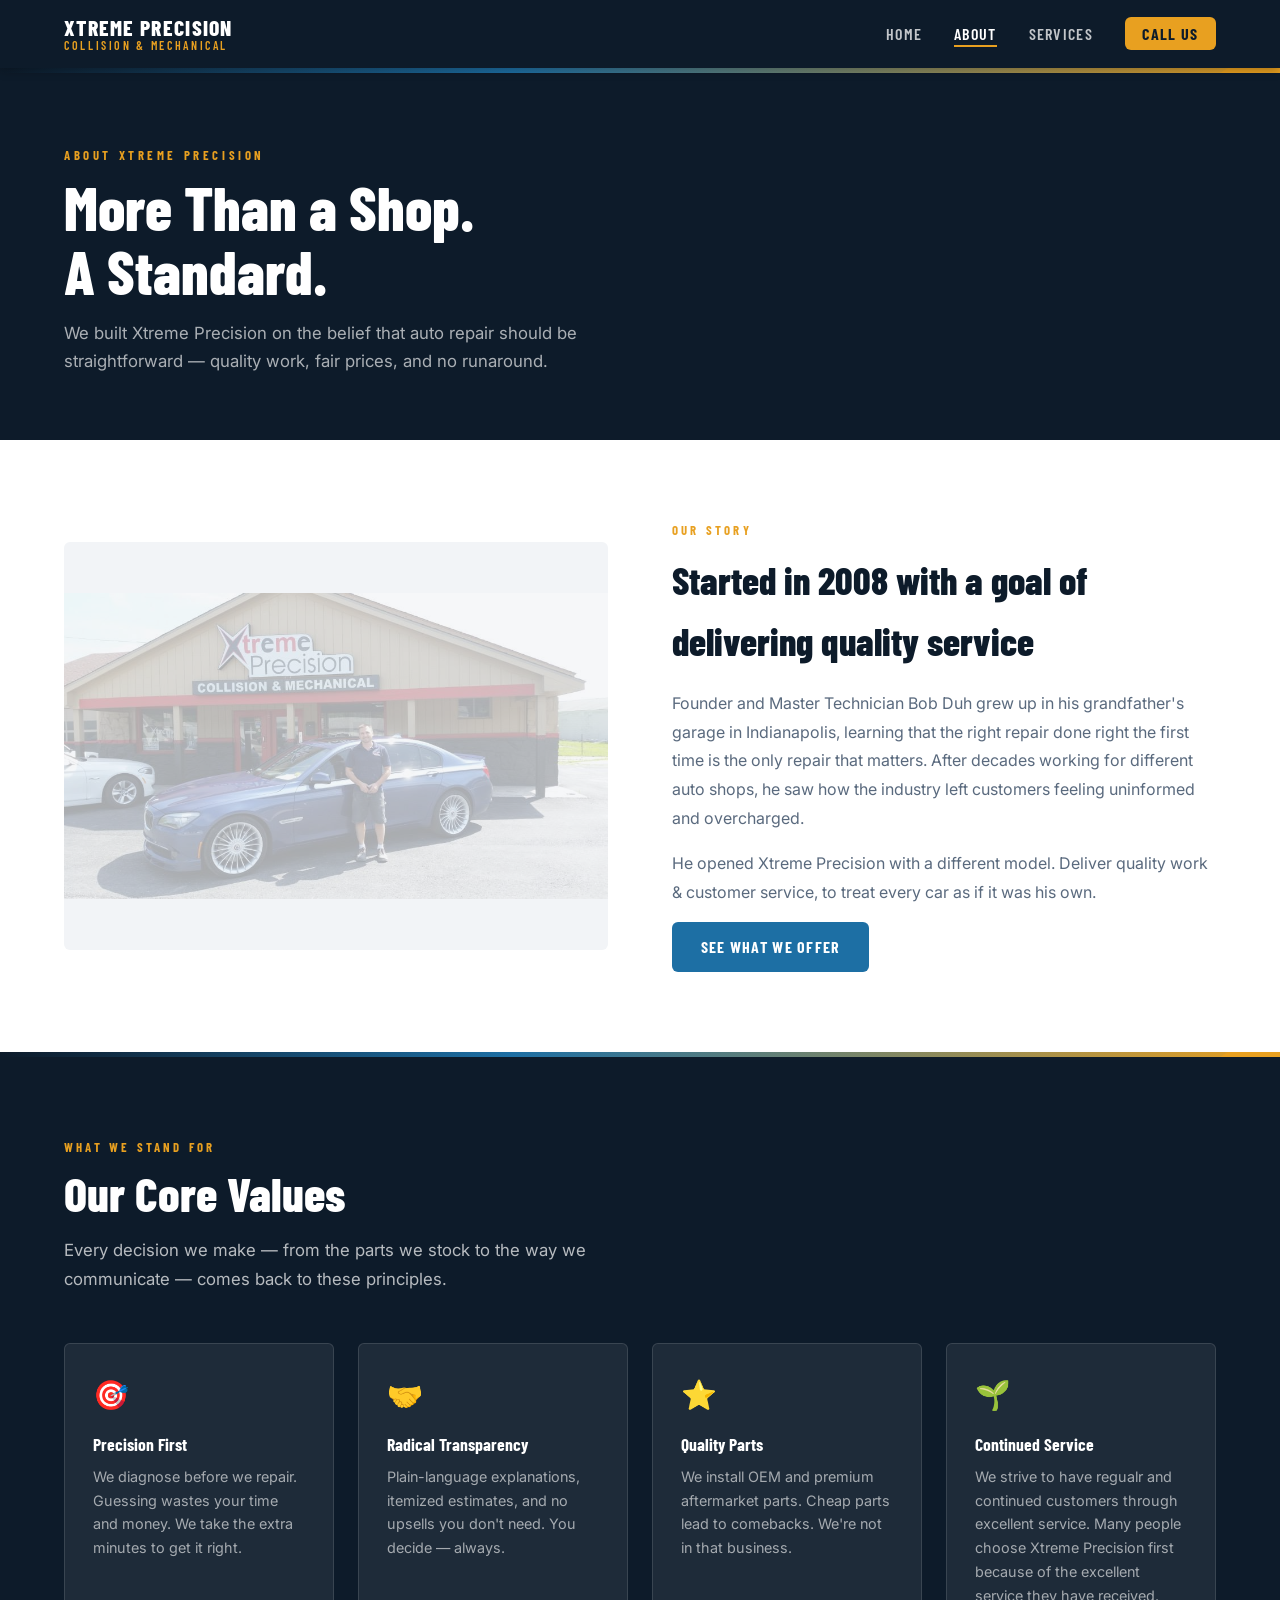
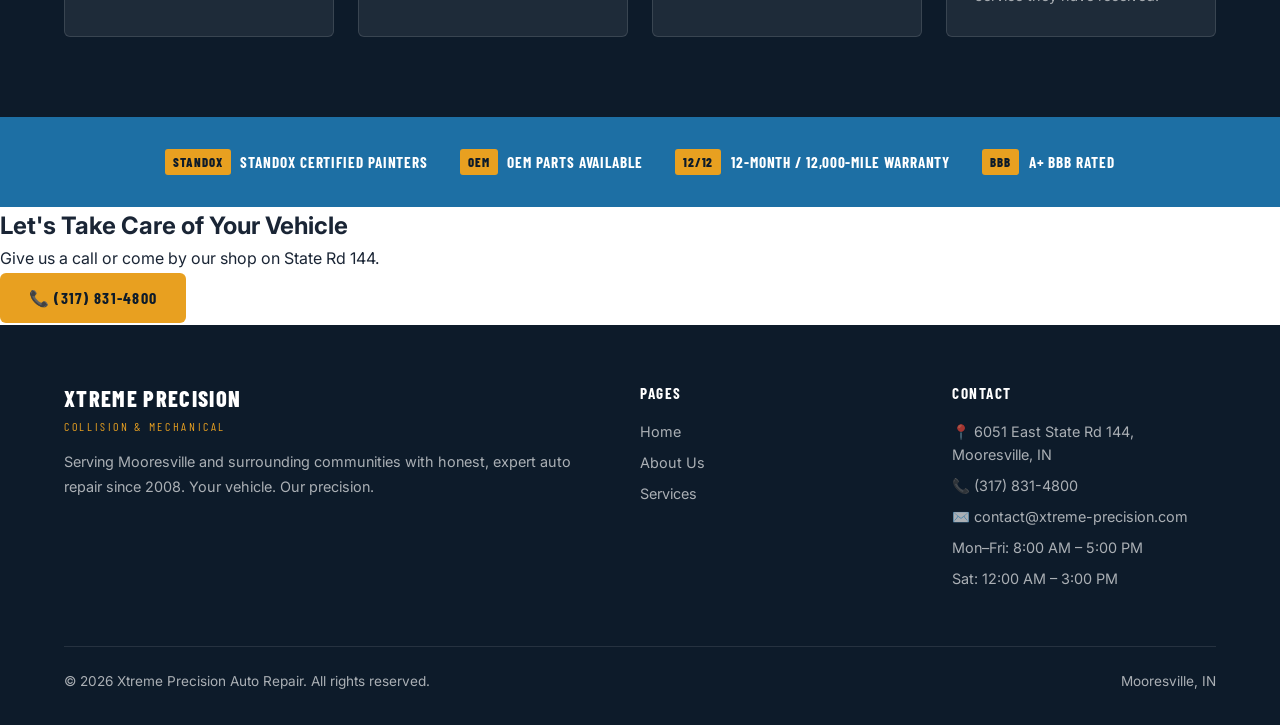
==== about.html @ cb717e0b "202607101415" ====
<!DOCTYPE html>
<html lang="en">
<head>
  <meta charset="UTF-8" />
  <meta name="viewport" content="width=device-width, initial-scale=1.0" />
  <title>Xtreme Precision Collision & Mechanical — About Us</title>
  <link rel="stylesheet" href="style.css" />
  <style>
    /* ── Page hero ── */
    .page-hero {
      background: var(--navy);
      padding: 72px 5% 64px;
    }
    .page-hero__label {
      font-family: var(--font-head);
      font-size: .8rem;
      font-weight: 700;
      letter-spacing: .28em;
      text-transform: uppercase;
      color: var(--amber);
      margin-bottom: .6rem;
    }
    .page-hero__title {
      font-family: var(--font-head);
      font-weight: 800;
      font-size: clamp(2.4rem, 5vw, 3.8rem);
      color: var(--white);
      line-height: 1.05;
      margin-bottom: 1rem;
    }
    .page-hero__sub {
      font-size: 1.05rem;
      color: rgba(255,255,255,.65);
      max-width: 520px;
      line-height: 1.7;
    }

    /* ── Story split ── */
    .story {
      display: grid;
      grid-template-columns: 1fr 1fr;
      gap: 4rem;
      align-items: center;
    }
    .story__img-wrap {
      background: var(--silver);
      border-radius: var(--radius);
      overflow: hidden;
      aspect-ratio: 4/3;
      display: flex;
      align-items: center;
      justify-content: center;
    }
    .story__img-placeholder {
      font-size: 5rem;
      opacity: .3;
    }
    .story__title {
      font-family: var(--font-head);
      font-weight: 800;
      font-size: clamp(1.8rem, 3vw, 2.5rem);
      color: var(--navy);
      margin-bottom: 1rem;
    }
    .story__body {
      font-size: 1rem;
      color: var(--muted);
      line-height: 1.8;
      margin-bottom: 1rem;
    }

    /* ── Values ── */
    .values-grid {
      display: grid;
      grid-template-columns: repeat(auto-fit, minmax(220px, 1fr));
      gap: 1.5rem;
      margin-top: 3rem;
    }
    .value-card {
      background: rgba(255,255,255,.07);
      border: 1px solid rgba(255,255,255,.12);
      border-radius: var(--radius);
      padding: 1.75rem;
      transition: background .2s;
    }
    .value-card:hover { background: rgba(255,255,255,.12); }
    .value-card__icon { font-size: 1.8rem; margin-bottom: .8rem; }
    .value-card__title {
      font-family: var(--font-head);
      font-weight: 700;
      font-size: 1.1rem;
      color: var(--white);
      margin-bottom: .4rem;
    }
    .value-card__body { font-size: .9rem; color: rgba(255,255,255,.6); line-height: 1.65; }

    /* ── Team ── */
    .team-grid {
      display: grid;
      grid-template-columns: repeat(auto-fit, minmax(240px, 1fr));
      gap: 1.5rem;
      margin-top: 3rem;
    }
    .team-card {
      background: var(--white);
      border: 1px solid var(--border);
      border-radius: var(--radius);
      overflow: hidden;
      box-shadow: var(--shadow);
      transition: transform .2s, box-shadow .2s;
    }
    .team-card:hover { transform: translateY(-3px); box-shadow: var(--shadow-lg); }
    .team-card__avatar {
      background: var(--silver);
      height: 160px;
      display: flex;
      align-items: center;
      justify-content: center;
      font-size: 3.5rem;
    }
    .team-card__info { padding: 1.25rem; }
    .team-card__name {
      font-family: var(--font-head);
      font-weight: 700;
      font-size: 1.1rem;
      color: var(--navy);
    }
    .team-card__role {
      font-size: .85rem;
      color: var(--blue);
      font-weight: 600;
      margin-bottom: .4rem;
    }
    .team-card__bio { font-size: .875rem; color: var(--muted); line-height: 1.6; }

    /* ── Certifications bar ── */
    .cert-bar {
      background: var(--blue);
      padding: 32px 5%;
      display: flex;
      flex-wrap: wrap;
      gap: 2rem;
      align-items: center;
      justify-content: center;
    }
    .cert-item {
      display: flex;
      align-items: center;
      gap: .6rem;
      color: var(--white);
      font-family: var(--font-head);
      font-weight: 700;
      font-size: .95rem;
      letter-spacing: .06em;
      text-transform: uppercase;
    }
    .cert-item__badge {
      background: var(--amber);
      color: var(--navy);
      font-family: var(--font-head);
      font-weight: 800;
      font-size: .8rem;
      padding: .2rem .5rem;
      border-radius: 3px;
    }

    @media (max-width: 768px) {
      .story { grid-template-columns: 1fr; gap: 2rem; }
      .story__img-wrap { display: none; }
    }
  </style>
</head>
<body>

  <!-- Navigation -->
  <nav class="nav">
    <a href="index.html" class="nav__logo">
      <span class="nav__logo-top">Xtreme Precision</span>
      <span class="nav__logo-sub">Collision & Mechanical</span>
    </a>
    <ul class="nav__links">
      <li><a href="index.html">Home</a></li>
      <li><a href="about.html" class="active hide-sm">About</a></li>
      <li><a href="services.html">Services</a></li>
      <li><a href="tel:+13175550192" class="nav__cta">Call Us</a></li>
    </ul>
  </nav>
  <div class="stripe"></div>

  <!-- Page Hero -->
  <section class="page-hero">
    <p class="page-hero__label">About Xtreme Precision</p>
    <h1 class="page-hero__title">More Than a Shop.<br>A Standard.</h1>
    <p class="page-hero__sub">We built Xtreme Precision on the belief that auto repair should be straightforward — quality work, fair prices, and no runaround.</p>
  </section>

  <!-- Our Story -->
  <section class="section">
    <div class="story">
      <div class="story__img-wrap" aria-hidden="true">
        <span class="story__img-placeholder"><img src="img/pic_bob.jpg" alt="Bob Duh 2013"/></span>
      </div>
      <div>
        <p class="section__label">Our Story</p>
        <h2 class="story__title">Started in 2008 with a goal of delivering quality service</h2>
        <p class="story__body">Founder and Master Technician Bob Duh grew up in his grandfather's garage in Indianapolis, learning that the right repair done right the first time is the only repair that matters. After decades working for different auto shops, he saw how the industry left customers feeling uninformed and overcharged.</p>
        <p class="story__body">He opened Xtreme Precision with a different model. Deliver quality work & customer service, to treat every car as if it was his own.</p>
        <a href="services.html" class="btn btn--blue">See What We Offer</a>
      </div>
    </div>
  </section>

  <div class="stripe"></div>

  <!-- Core Values -->
  <section class="section section--navy">
    <p class="section__label">What We Stand For</p>
    <h2 class="section__title">Our Core Values</h2>
    <p class="section__body">Every decision we make — from the parts we stock to the way we communicate — comes back to these principles.</p>
    <div class="values-grid">
      <div class="value-card">
        <div class="value-card__icon">🎯</div>
        <div class="value-card__title">Precision First</div>
        <p class="value-card__body">We diagnose before we repair. Guessing wastes your time and money. We take the extra minutes to get it right.</p>
      </div>
      <div class="value-card">
        <div class="value-card__icon">🤝</div>
        <div class="value-card__title">Radical Transparency</div>
        <p class="value-card__body">Plain-language explanations, itemized estimates, and no upsells you don't need. You decide — always.</p>
      </div>
      <div class="value-card">
        <div class="value-card__icon">⭐</div>
        <div class="value-card__title">Quality Parts</div>
        <p class="value-card__body">We install OEM and premium aftermarket parts. Cheap parts lead to comebacks. We're not in that business.</p>
      </div>
      <div class="value-card">
        <div class="value-card__icon">🌱</div>
        <div class="value-card__title">Continued Service</div>
        <p class="value-card__body">We strive to have regualr and continued customers through excellent service. Many people choose Xtreme Precision first because of the excellent service they have received.</p>
      </div>
    </div>
  </section>

  <!-- Certifications -->
  <div class="cert-bar">
    <div class="cert-item"><span class="cert-item__badge">Standox</span> Standox Certified Painters</div>
    <div class="cert-item"><span class="cert-item__badge">OEM</span> OEM Parts Available</div>
    <div class="cert-item"><span class="cert-item__badge">12/12</span> 12-Month / 12,000-Mile Warranty</div>
    <div class="cert-item"><span class="cert-item__badge">BBB</span> A+ BBB Rated</div>
  </div>

  <!-- CTA Band -->
  <div class="cta-band">
    <h2 class="cta-band__title">Let's Take Care of Your Vehicle</h2>
    <p class="cta-band__sub">Give us a call or come by our shop on State Rd 144.</p>
    <div class="cta-band__actions">
      <a href="tel:+13175550192" class="btn btn--amber">📞 (317) 831-4800</a>
      <a href="services.html" class="btn btn--outline">View Services</a>
    </div>
  </div>

  <!-- Footer -->
  <footer class="footer">
    <div class="footer__grid">
      <div>
        <div class="footer__brand-name">Xtreme Precision</div>
        <div class="footer__brand-tag">Collision & Mechanical</div>
        <p class="footer__desc">Serving Mooresville and surrounding communities with honest, expert auto repair since 2008. Your vehicle. Our precision.</p>
      </div>
      <div>
        <div class="footer__col-title">Pages</div>
        <ul class="footer__col">
          <li><a href="index.html">Home</a></li>
          <li><a href="about.html">About Us</a></li>
          <li><a href="services.html">Services</a></li>
        </ul>
      </div>
      <div>
        <div class="footer__col-title">Contact</div>
        <ul class="footer__col">
          <li>📍 6051 East State Rd 144, Mooresville, IN</li>
          <li>📞 (317) 831-4800</li>
          <li>✉️ contact@xtreme-precision.com</li>
          <li>Mon–Fri: 8:00 AM – 5:00 PM</li>
          <li>Sat: 12:00 AM – 3:00 PM</li>
        </ul>
      </div>
    </div>
    <div class="footer__bottom">
      <span>© 2026 Xtreme Precision Auto Repair. All rights reserved.</span>
      <span>Mooresville, IN</span>
    </div>
  </footer>

</body>
</html>
---- style.css ----
/* =============================================
   XTREME PRECISION AUTO REPAIR — Global Styles
   ============================================= */

@import url('https://fonts.googleapis.com/css2?family=Barlow+Condensed:wght@400;600;700;800&family=Inter:wght@400;500;600&display=swap');

/* ── Tokens ── */
:root {
  --navy:    #0D1B2A;
  --navy-mid:#142233;
  --white:   #FFFFFF;
  --silver:  #F2F4F7;
  --blue:    #1D6FA4;
  --blue-dk: #165A87;
  --amber:   #E8A020;
  --amber-dk:#C4871A;
  --text:    #1A2535;
  --muted:   #5A6A7E;
  --border:  #DDE2EA;

  --font-head: 'Barlow Condensed', sans-serif;
  --font-body: 'Inter', sans-serif;

  --nav-h: 68px;
  --radius: 6px;
  --shadow: 0 2px 12px rgba(13,27,42,.10);
  --shadow-lg: 0 6px 28px rgba(13,27,42,.16);
}

/* ── Reset ── */
*, *::before, *::after { box-sizing: border-box; margin: 0; padding: 0; }
html { scroll-behavior: smooth; }
body {
  font-family: var(--font-body);
  color: var(--text);
  background: var(--white);
  line-height: 1.6;
  -webkit-font-smoothing: antialiased;
}
img { display: block; max-width: 100%; }
a { color: inherit; text-decoration: none; }
ul { list-style: none; }

/* ── Navigation ── */
.nav {
  position: sticky;
  top: 0;
  z-index: 100;
  height: var(--nav-h);
  background: var(--navy);
  display: flex;
  align-items: center;
  padding: 0 5%;
  gap: 2rem;
  box-shadow: 0 2px 10px rgba(0,0,0,.3);
}

.nav__logo {
  display: flex;
  flex-direction: column;
  line-height: 1;
  flex-shrink: 0;
}
.nav__logo-top {
  font-family: var(--font-head);
  font-weight: 800;
  font-size: 1.35rem;
  letter-spacing: .06em;
  color: var(--white);
  text-transform: uppercase;
}
.nav__logo-sub {
  font-family: var(--font-head);
  font-weight: 600;
  font-size: .75rem;
  letter-spacing: .22em;
  color: var(--amber);
  text-transform: uppercase;
}

.nav__links {
  display: flex;
  gap: 2rem;
  margin-left: auto;
  align-items: center;
}
.nav__links a {
  font-family: var(--font-head);
  font-weight: 600;
  font-size: 1rem;
  letter-spacing: .08em;
  text-transform: uppercase;
  color: rgba(255,255,255,.75);
  transition: color .2s;
}
.nav__links a:hover,
.nav__links a.active { color: var(--white); }
.nav__links a.active {
  border-bottom: 2px solid var(--amber);
  padding-bottom: 2px;
}

.nav__cta {
  background: var(--amber);
  color: var(--navy) !important;
  font-weight: 700 !important;
  padding: .45rem 1.1rem;
  border-radius: var(--radius);
  transition: background .2s !important;
}
.nav__cta:hover { background: var(--amber-dk) !important; }

/* ── Precision stripe ── */
.stripe {
  height: 5px;
  background: linear-gradient(90deg, var(--navy) 0%, var(--blue) 40%, var(--amber) 100%);
  position: relative;
}
.stripe::after {
  content: '';
  position: absolute;
  right: 0; top: 0;
  width: 60px; height: 5px;
  background: var(--amber);
  clip-path: polygon(8px 0%, 100% 0%, 92px 100%, 0% 100%);
}

/* ── Section helpers ── */
.section {
  padding: 80px 5%;
}
.section--silver { background: var(--silver); }
.section--navy {
  background: var(--navy);
  color: var(--white);
}

.section__label {
  font-family: var(--font-head);
  font-weight: 700;
  font-size: .8rem;
  letter-spacing: .25em;
  text-transform: uppercase;
  color: var(--amber);
  margin-bottom: .6rem;
}
.section__title {
  font-family: var(--font-head);
  font-weight: 800;
  font-size: clamp(2rem, 4vw, 3rem);
  line-height: 1.1;
  color: var(--navy);
  margin-bottom: 1rem;
}
.section--navy .section__title { color: var(--white); }
.section__body {
  font-size: 1.05rem;
  color: var(--muted);
  max-width: 600px;
  line-height: 1.75;
}
.section--navy .section__body { color: rgba(255,255,255,.7); }

/* ── Buttons ── */
.btn {
  display: inline-block;
  font-family: var(--font-head);
  font-weight: 700;
  font-size: 1rem;
  letter-spacing: .08em;
  text-transform: uppercase;
  padding: .75rem 1.8rem;
  border-radius: var(--radius);
  transition: background .2s, transform .15s;
  cursor: pointer;
  border: none;
}
.btn:hover { transform: translateY(-1px); }
.btn--amber { background: var(--amber); color: var(--navy); }
.btn--amber:hover { background: var(--amber-dk); }
.btn--outline {
  background: transparent;
  border: 2px solid var(--white);
  color: var(--white);
}
.btn--outline:hover { background: rgba(255,255,255,.1); }
.btn--blue { background: var(--blue); color: var(--white); }
.btn--blue:hover { background: var(--blue-dk); }

/* ── Card grid ── */
.card-grid {
  display: grid;
  gap: 1.5rem;
}
.card-grid--3 { grid-template-columns: repeat(auto-fit, minmax(280px, 1fr)); }
.card-grid--2 { grid-template-columns: repeat(auto-fit, minmax(340px, 1fr)); }

.card {
  background: var(--white);
  border: 1px solid var(--border);
  border-radius: var(--radius);
  padding: 2rem;
  box-shadow: var(--shadow);
  transition: box-shadow .2s, transform .2s;
}
.card:hover {
  box-shadow: var(--shadow-lg);
  transform: translateY(-3px);
}
.card__icon {
  width: 48px; height: 48px;
  background: var(--blue);
  border-radius: var(--radius);
  display: flex; align-items: center; justify-content: center;
  margin-bottom: 1.2rem;
  font-size: 1.5rem;
}
.card__title {
  font-family: var(--font-head);
  font-weight: 700;
  font-size: 1.25rem;
  letter-spacing: .04em;
  color: var(--navy);
  margin-bottom: .5rem;
}
.card__body {
  font-size: .95rem;
  color: var(--muted);
  line-height: 1.7;
}

/* ── Footer ── */
.footer {
  background: var(--navy);
  color: rgba(255,255,255,.65);
  padding: 56px 5% 32px;
}
.footer__grid {
  display: grid;
  grid-template-columns: 2fr 1fr 1fr;
  gap: 3rem;
  margin-bottom: 3rem;
}
.footer__brand-name {
  font-family: var(--font-head);
  font-weight: 800;
  font-size: 1.4rem;
  color: var(--white);
  letter-spacing: .06em;
  text-transform: uppercase;
}
.footer__brand-tag {
  font-family: var(--font-head);
  font-size: .75rem;
  letter-spacing: .22em;
  color: var(--amber);
  text-transform: uppercase;
  margin-bottom: .9rem;
}
.footer__desc { font-size: .9rem; line-height: 1.7; }
.footer__col-title {
  font-family: var(--font-head);
  font-weight: 700;
  font-size: .95rem;
  letter-spacing: .1em;
  text-transform: uppercase;
  color: var(--white);
  margin-bottom: .9rem;
}
.footer__col li { margin-bottom: .5rem; font-size: .9rem; }
.footer__col a:hover { color: var(--amber); }
.footer__bottom {
  border-top: 1px solid rgba(255,255,255,.1);
  padding-top: 1.5rem;
  font-size: .85rem;
  display: flex;
  justify-content: space-between;
  flex-wrap: wrap;
  gap: .5rem;
}

/* ── Responsive ── */
@media (max-width: 768px) {
  .nav__links { gap: 1rem; }
  .nav__links a { font-size: .85rem; }
  .section { padding: 56px 6%; }
  .footer__grid { grid-template-columns: 1fr; gap: 2rem; }
  .footer__bottom { flex-direction: column; text-align: center; }
}
@media (max-width: 540px) {
  .nav__links .hide-sm { display: none; }
}
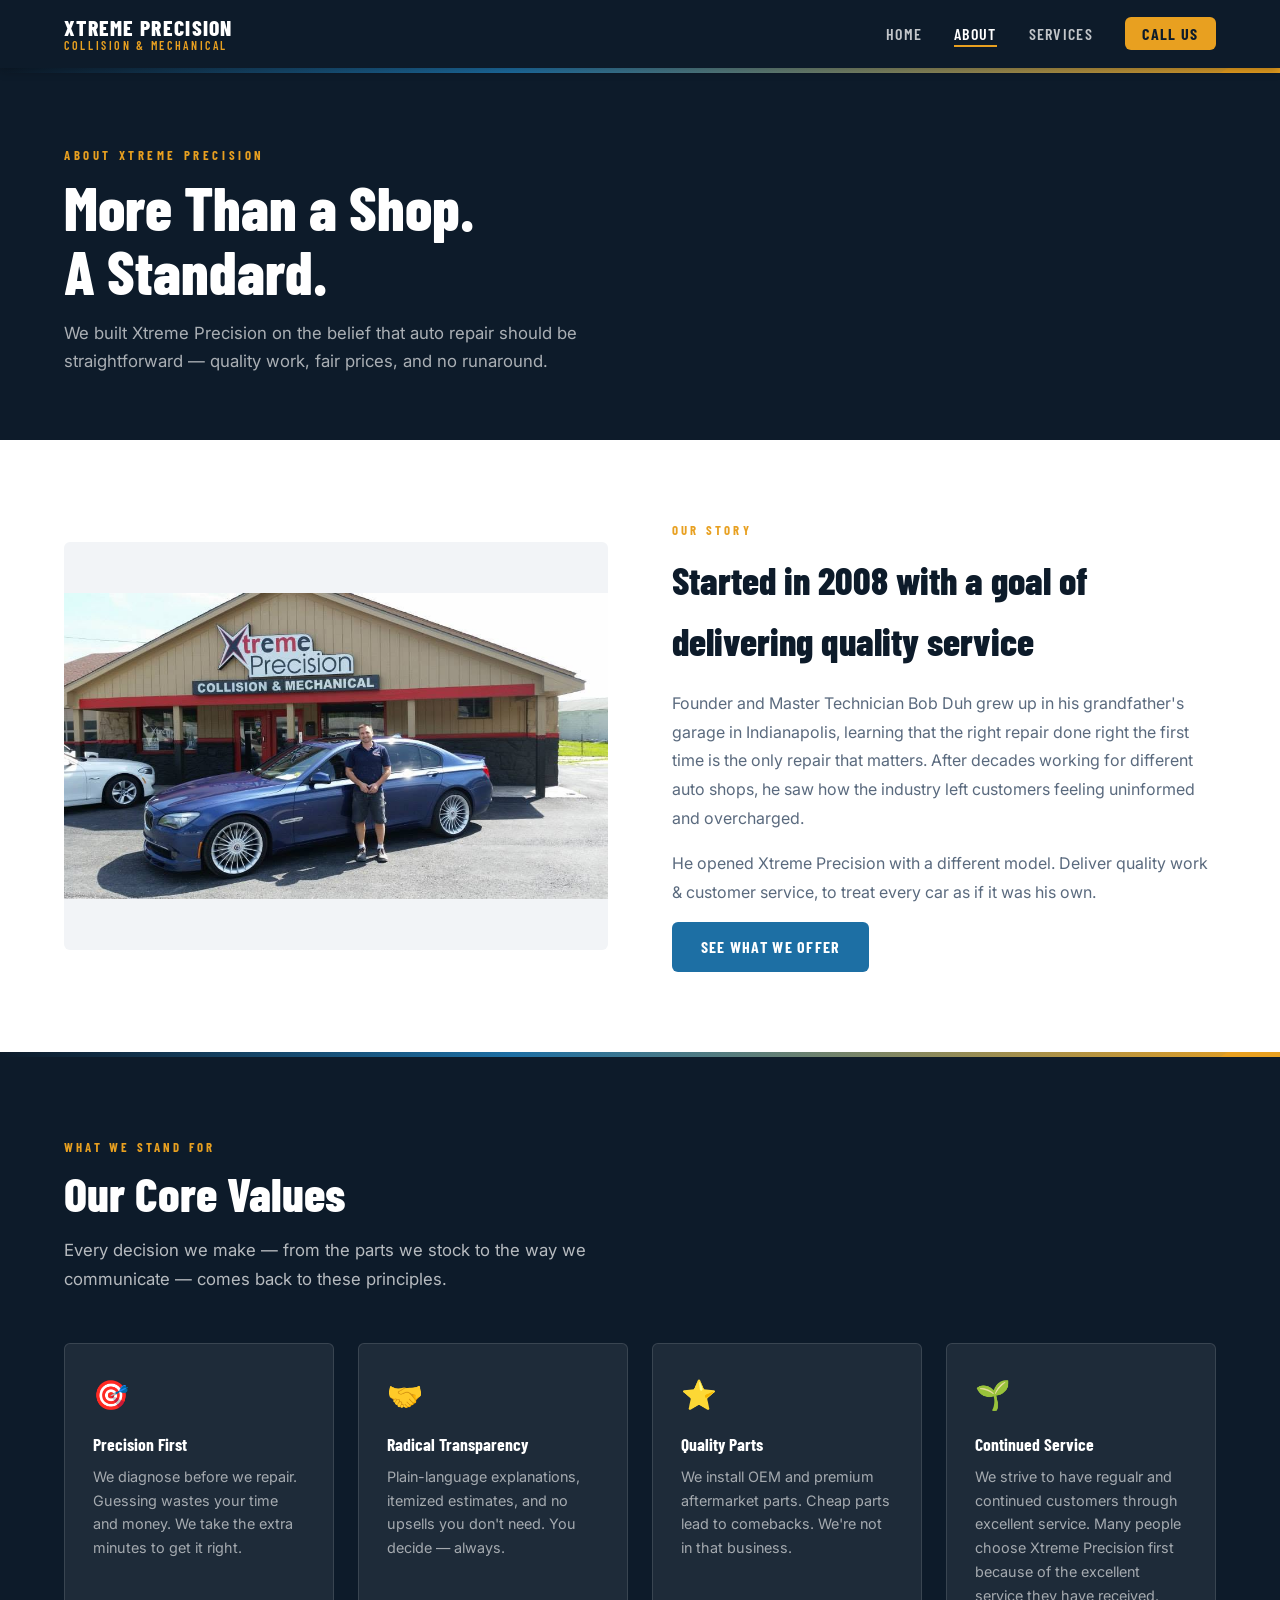
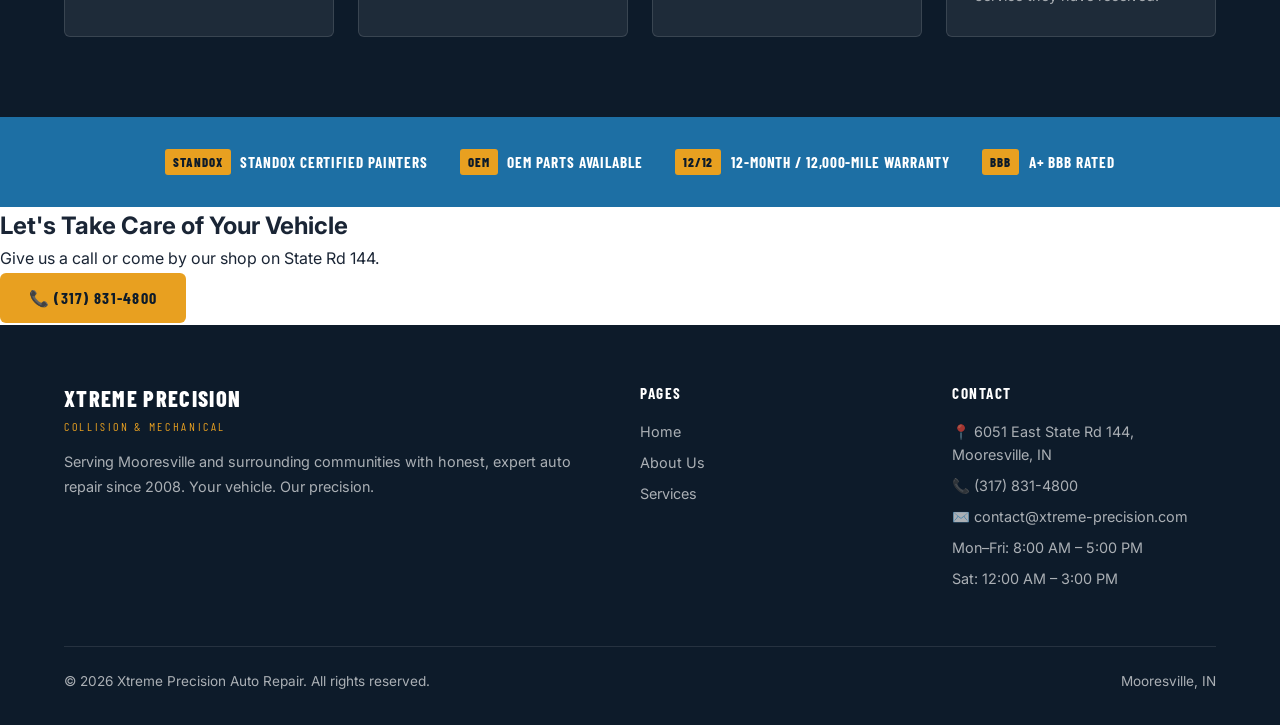
==== commit 2b9f8d63: "202607101418" ====
--- a/about.html
+++ b/about.html
@@ -53,7 +53,7 @@
     }
     .story__img-placeholder {
       font-size: 5rem;
-      opacity: .3;
+      opacity: 1;
     }
     .story__title {
       font-family: var(--font-head);
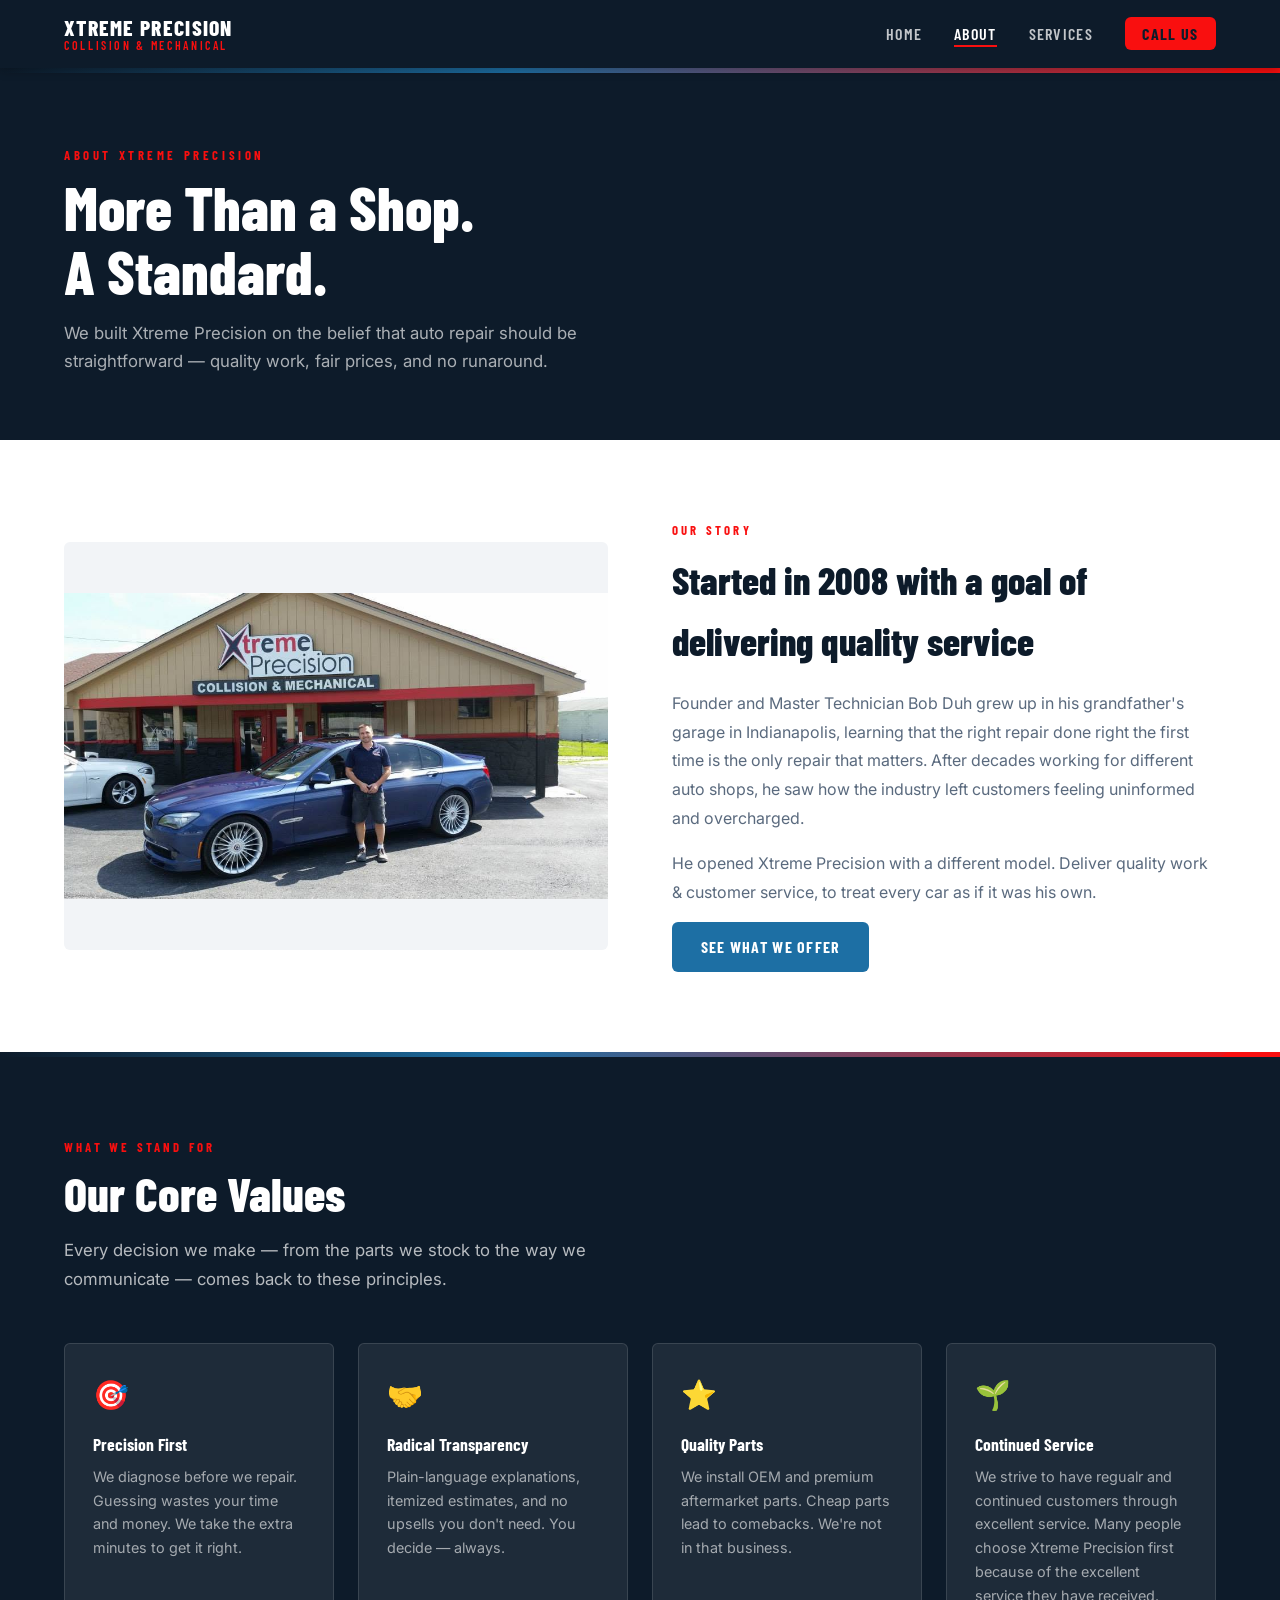
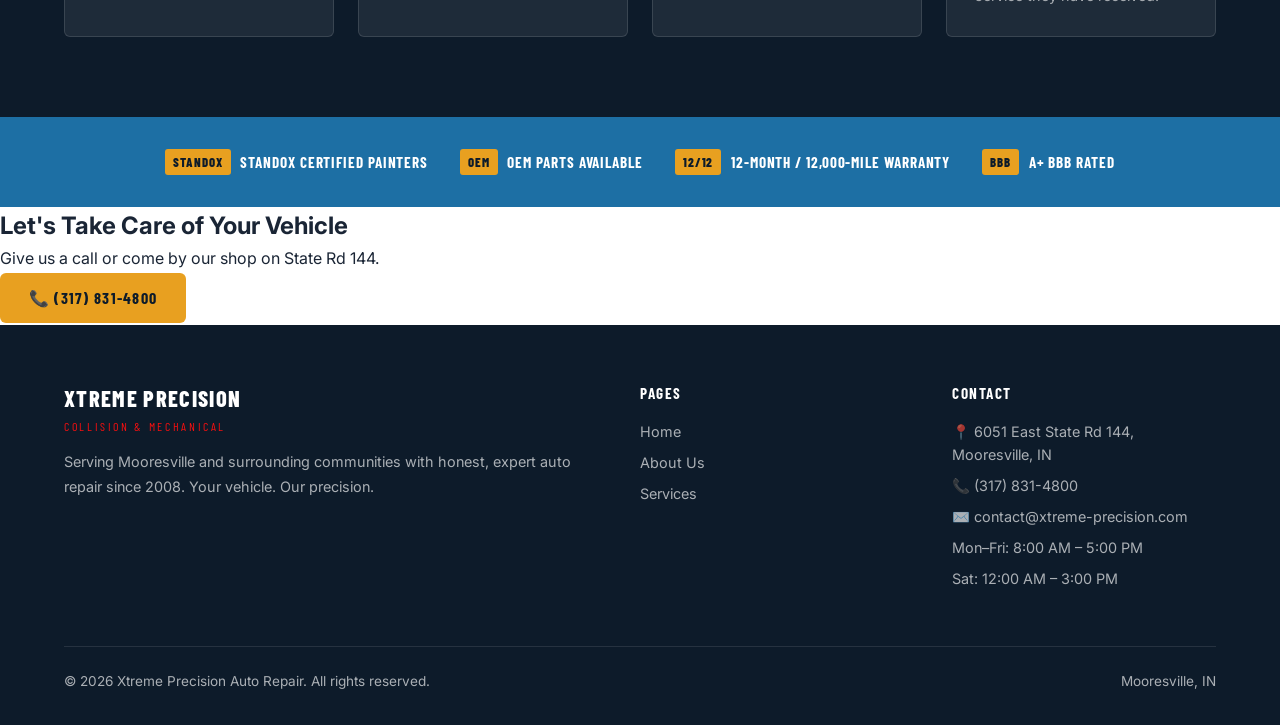
==== commit 3f30256e: "Update 202608201352" ====
--- a/about.html
+++ b/about.html
@@ -17,7 +17,7 @@
       font-weight: 700;
       letter-spacing: .28em;
       text-transform: uppercase;
-      color: var(--amber);
+      color: var(--red-bt);
       margin-bottom: .6rem;
     }
     .page-hero__title {
--- a/style.css
+++ b/style.css
@@ -8,6 +8,8 @@
 :root {
   --navy:    #0D1B2A;
   --navy-mid:#142233;
+  --red-bt:  #F90F0F;
+  --red-dk:  #D00000;
   --white:   #FFFFFF;
   --silver:  #F2F4F7;
   --blue:    #1D6FA4;
@@ -74,7 +76,7 @@
   font-weight: 600;
   font-size: .75rem;
   letter-spacing: .22em;
-  color: var(--amber);
+  color: var(--red-bt);
   text-transform: uppercase;
 }
 
@@ -96,24 +98,24 @@
 .nav__links a:hover,
 .nav__links a.active { color: var(--white); }
 .nav__links a.active {
-  border-bottom: 2px solid var(--amber);
+  border-bottom: 2px solid var(--red-bt);
   padding-bottom: 2px;
 }
 
 .nav__cta {
-  background: var(--amber);
+  background: var(--red-bt);
   color: var(--navy) !important;
   font-weight: 700 !important;
   padding: .45rem 1.1rem;
   border-radius: var(--radius);
   transition: background .2s !important;
 }
-.nav__cta:hover { background: var(--amber-dk) !important; }
+.nav__cta:hover { background: var(--red-dk) !important; }
 
 /* ── Precision stripe ── */
 .stripe {
   height: 5px;
-  background: linear-gradient(90deg, var(--navy) 0%, var(--blue) 40%, var(--amber) 100%);
+  background: linear-gradient(90deg, var(--navy) 0%, var(--blue) 40%, var(--red-bt) 100%);
   position: relative;
 }
 .stripe::after {
@@ -121,7 +123,7 @@
   position: absolute;
   right: 0; top: 0;
   width: 60px; height: 5px;
-  background: var(--amber);
+  background: var(--red-bt);
   clip-path: polygon(8px 0%, 100% 0%, 92px 100%, 0% 100%);
 }
 
@@ -141,7 +143,7 @@
   font-size: .8rem;
   letter-spacing: .25em;
   text-transform: uppercase;
-  color: var(--amber);
+  color: var(--red-bt);
   margin-bottom: .6rem;
 }
 .section__title {
@@ -177,7 +179,7 @@
 }
 .btn:hover { transform: translateY(-1px); }
 .btn--amber { background: var(--amber); color: var(--navy); }
-.btn--amber:hover { background: var(--amber-dk); }
+.btn--amber:hover { background: var(--amber); }
 .btn--outline {
   background: transparent;
   border: 2px solid var(--white);
@@ -253,7 +255,7 @@
   font-family: var(--font-head);
   font-size: .75rem;
   letter-spacing: .22em;
-  color: var(--amber);
+  color: var(--red-bt);
   text-transform: uppercase;
   margin-bottom: .9rem;
 }
@@ -268,7 +270,7 @@
   margin-bottom: .9rem;
 }
 .footer__col li { margin-bottom: .5rem; font-size: .9rem; }
-.footer__col a:hover { color: var(--amber); }
+.footer__col a:hover { color: var(--red-bt); }
 .footer__bottom {
   border-top: 1px solid rgba(255,255,255,.1);
   padding-top: 1.5rem;
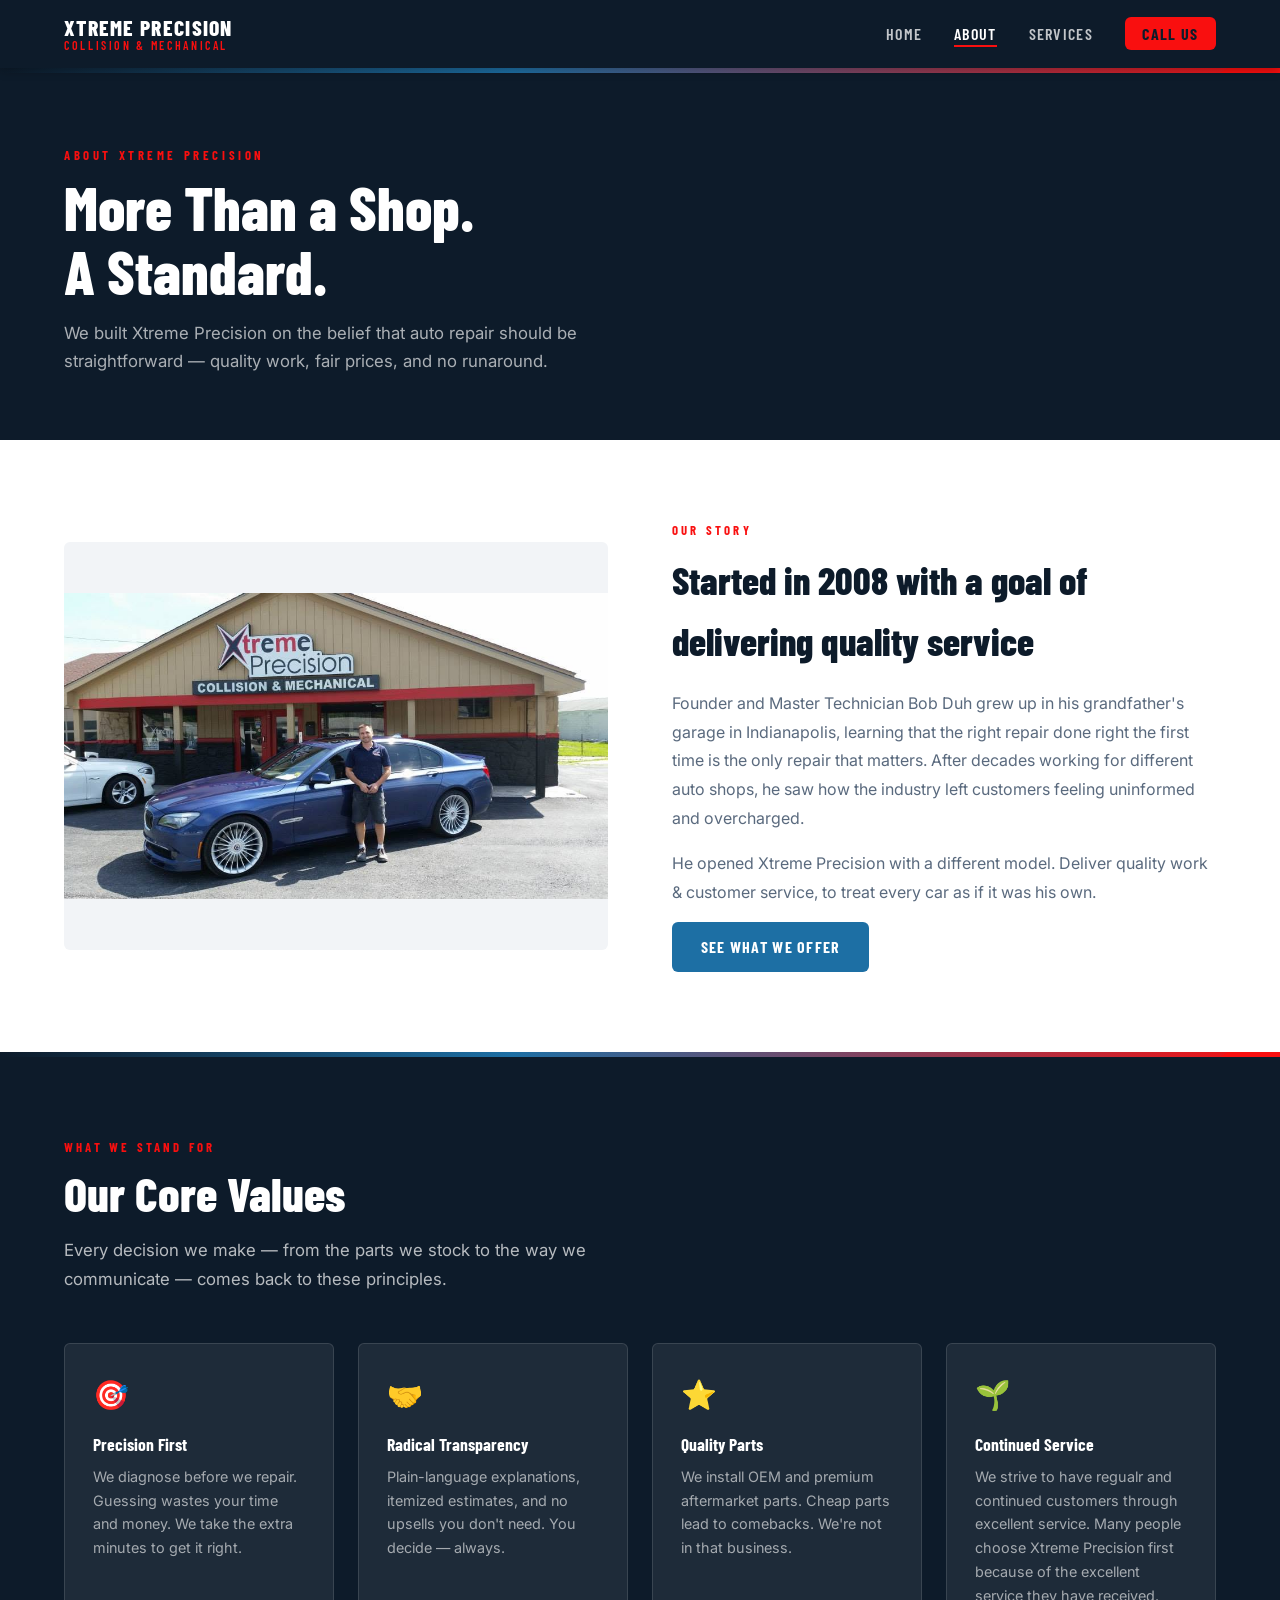
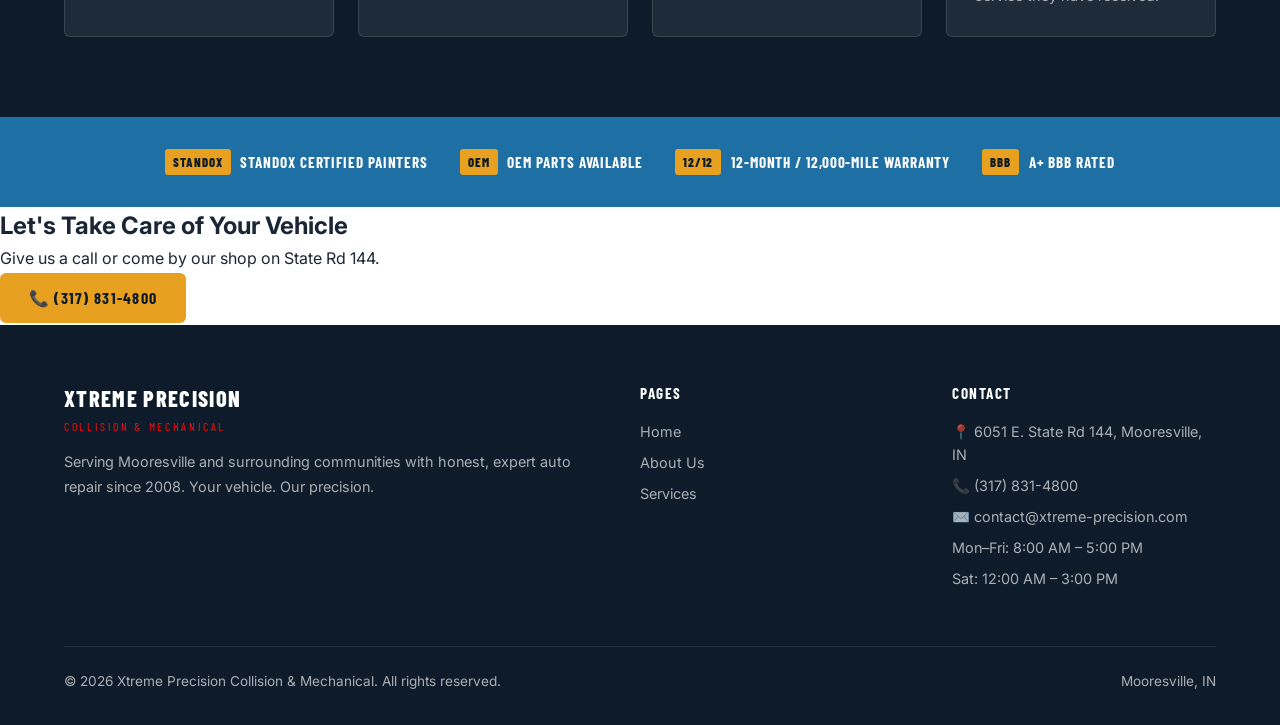
==== commit 16ff67a2: "Update 202608271030" ====
--- a/about.html
+++ b/about.html
@@ -278,7 +278,7 @@
       <div>
         <div class="footer__col-title">Contact</div>
         <ul class="footer__col">
-          <li>📍 6051 East State Rd 144, Mooresville, IN</li>
+          <li>📍 6051 E. State Rd 144, Mooresville, IN</li>
           <li>📞 (317) 831-4800</li>
           <li>✉️ contact@xtreme-precision.com</li>
           <li>Mon–Fri: 8:00 AM – 5:00 PM</li>
@@ -287,7 +287,7 @@
       </div>
     </div>
     <div class="footer__bottom">
-      <span>© 2026 Xtreme Precision Auto Repair. All rights reserved.</span>
+      <span>© 2026 Xtreme Precision Collision & Mechanical. All rights reserved.</span>
       <span>Mooresville, IN</span>
     </div>
   </footer>
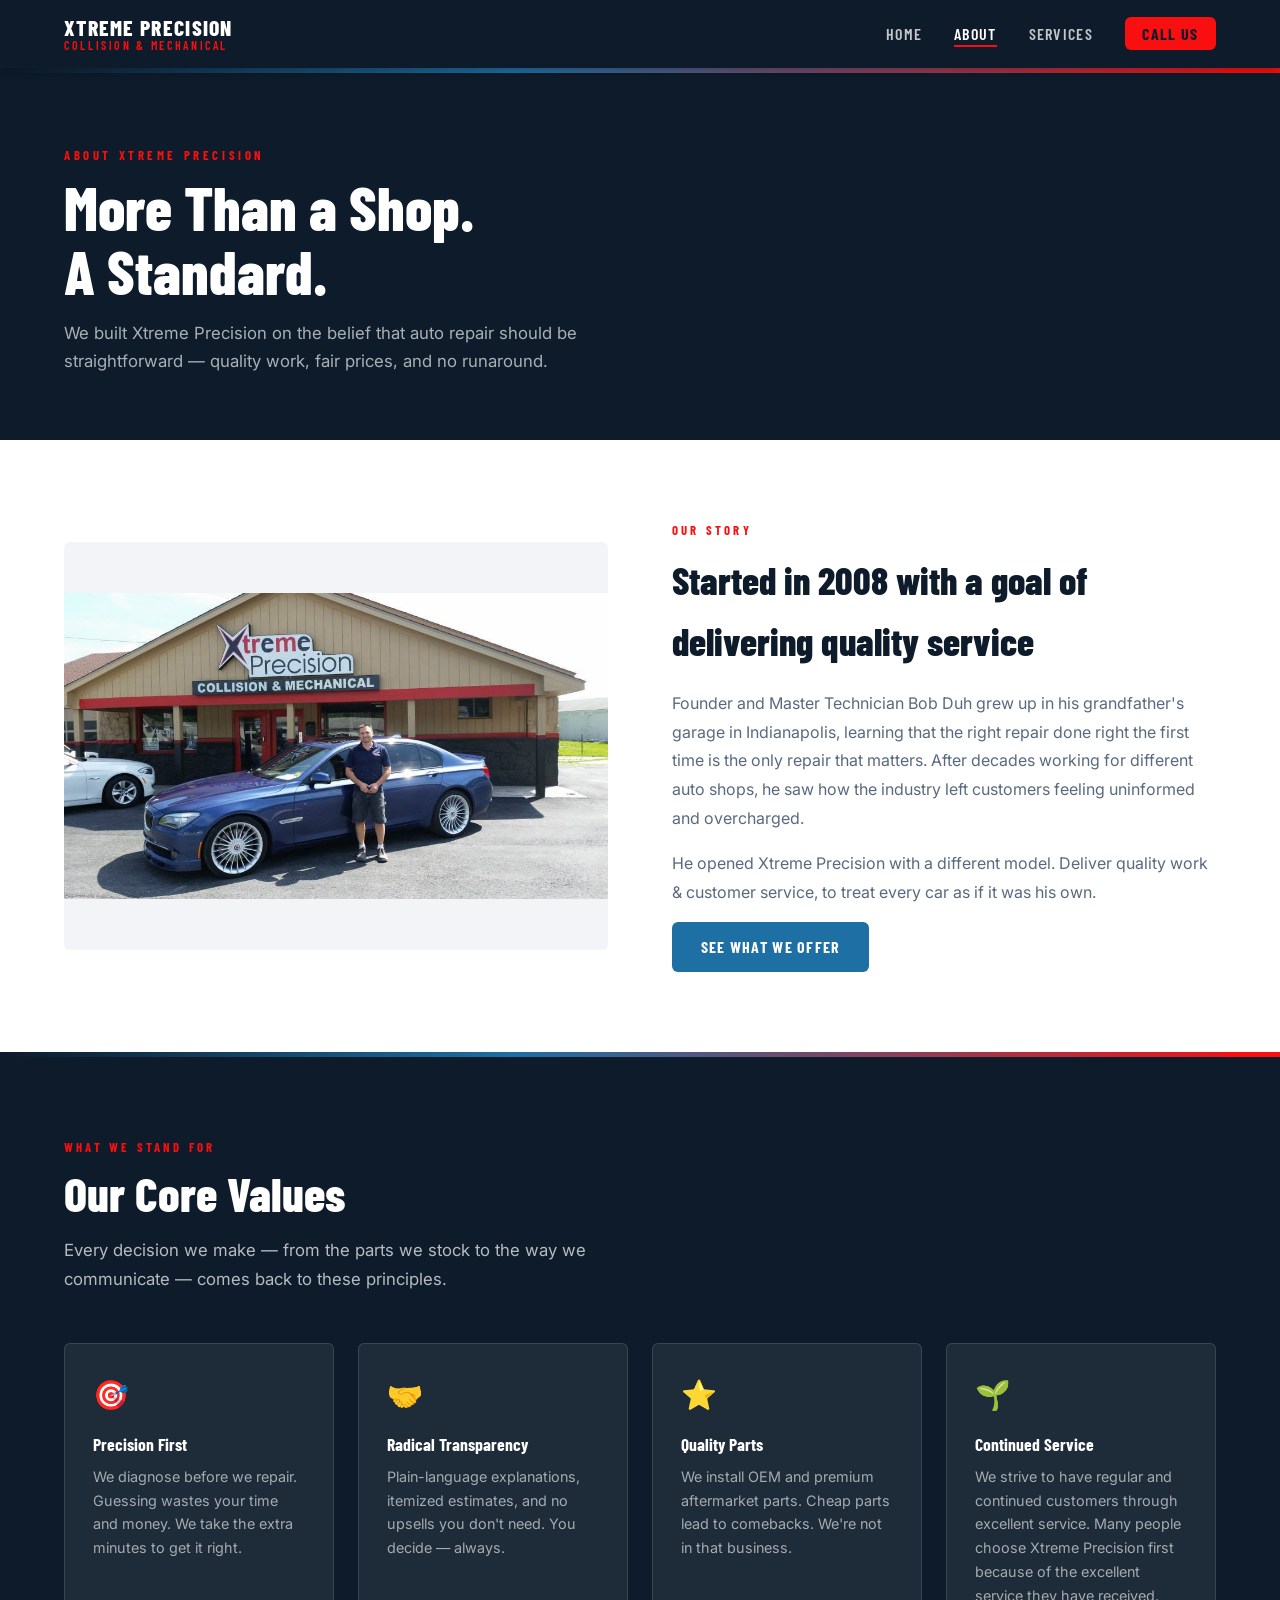
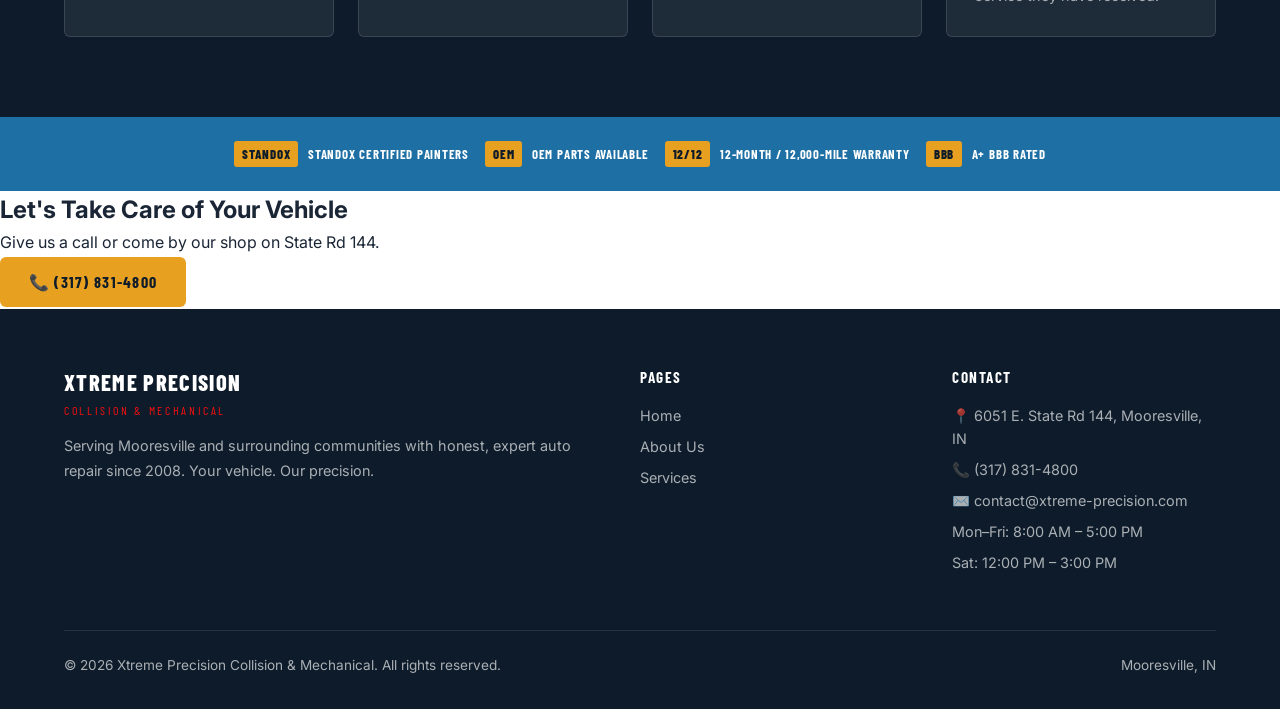
==== commit aad85187: "Update 202609011044" ====
--- a/about.html
+++ b/about.html
@@ -168,6 +168,17 @@
       .story { grid-template-columns: 1fr; gap: 2rem; }
       .story__img-wrap { display: none; }
     }
+    @media (max-width: 540px) {
+    .page-hero {
+      padding: 40px 6% 36px; }
+    }
+    .cert-bar {
+      gap: 1rem;
+      padding: 24px 5%;
+    }
+    .cert-item {
+    font-size: .8rem;
+    }
   </style>
 </head>
 <body>
@@ -184,6 +195,9 @@
       <li><a href="services.html">Services</a></li>
       <li><a href="tel:+13175550192" class="nav__cta">Call Us</a></li>
     </ul>
+    <button class="nav__toggle" onclick="this.closest('nav').querySelector('.nav__links').classList.toggle('open')" aria-label="Menu">
+      <span></span><span></span><span></span>
+    </button>
   </nav>
   <div class="stripe"></div>
 
@@ -236,7 +250,7 @@
       <div class="value-card">
         <div class="value-card__icon">🌱</div>
         <div class="value-card__title">Continued Service</div>
-        <p class="value-card__body">We strive to have regualr and continued customers through excellent service. Many people choose Xtreme Precision first because of the excellent service they have received.</p>
+        <p class="value-card__body">We strive to have regular and continued customers through excellent service. Many people choose Xtreme Precision first because of the excellent service they have received.</p>
       </div>
     </div>
   </section>
@@ -282,7 +296,7 @@
           <li>📞 (317) 831-4800</li>
           <li>✉️ contact@xtreme-precision.com</li>
           <li>Mon–Fri: 8:00 AM – 5:00 PM</li>
-          <li>Sat: 12:00 AM – 3:00 PM</li>
+          <li>Sat: 12:00 PM – 3:00 PM</li>
         </ul>
       </div>
     </div>
--- a/style.css
+++ b/style.css
@@ -112,6 +112,25 @@
 }
 .nav__cta:hover { background: var(--red-dk) !important; }
 
+.nav__toggle {
+  display: none;
+  flex-direction: column;
+  gap: 5px;
+  cursor: pointer;
+  margin-left: auto;
+  padding: 4px;
+  background: none;
+  border: none;
+}
+.nav__toggle span {
+  display: block;
+  width: 24px;
+  height: 2px;
+  background: var(--white);
+  border-radius: 2px;
+  transition: all .3s;
+}
+
 /* ── Precision stripe ── */
 .stripe {
   height: 5px;
@@ -285,10 +304,52 @@
 @media (max-width: 768px) {
   .nav__links { gap: 1rem; }
   .nav__links a { font-size: .85rem; }
-  .section { padding: 56px 6%; }
+  .section { padding: 48px 6%; }
   .footer__grid { grid-template-columns: 1fr; gap: 2rem; }
   .footer__bottom { flex-direction: column; text-align: center; }
 }
+@media (max-width: 640px) {
+  .nav__toggle { display: flex; }
+  .nav__links {
+    display: none;
+    position: absolute;
+    top: var(--nav-h);
+    left: 0; right: 0;
+    background: var(--navy);
+    flex-direction: column;
+    align-items: flex-start;
+    padding: 1rem 5%;
+    gap: .25rem;
+    box-shadow: 0 8px 20px rgba(0,0,0,.3);
+  }
+  .nav__links.open { display: flex; }
+  .nav__links li { width: 100%; }
+  .nav__links a { 
+    display: block; 
+    padding: .6rem 0;
+    font-size: 1.1rem;
+    border-bottom: 1px solid rgba(255,255,255,.08);
+  }
+  .nav__links .hide-sm { display: block; } /* Show About in dropdown */
+  .nav__cta {
+    margin-top: .5rem;
+    display: inline-block;
+    width: auto;
+  }
+}
 @media (max-width: 540px) {
   .nav__links .hide-sm { display: none; }
-}
+  .section { padding: 36px 5%; }
+  .service-card {
+    grid-template-columns: auto 1fr;
+    grid-template-rows: auto auto;
+  }
+  .service-card__icon { grid-row: 1; }
+  .service-card__price {
+    grid-column: 1 / -1;  /* full width */
+    text-align: left;
+    border-top: 1px solid var(--border);
+    padding-top: .75rem;
+    margin-top: .25rem;
+  }
+}
